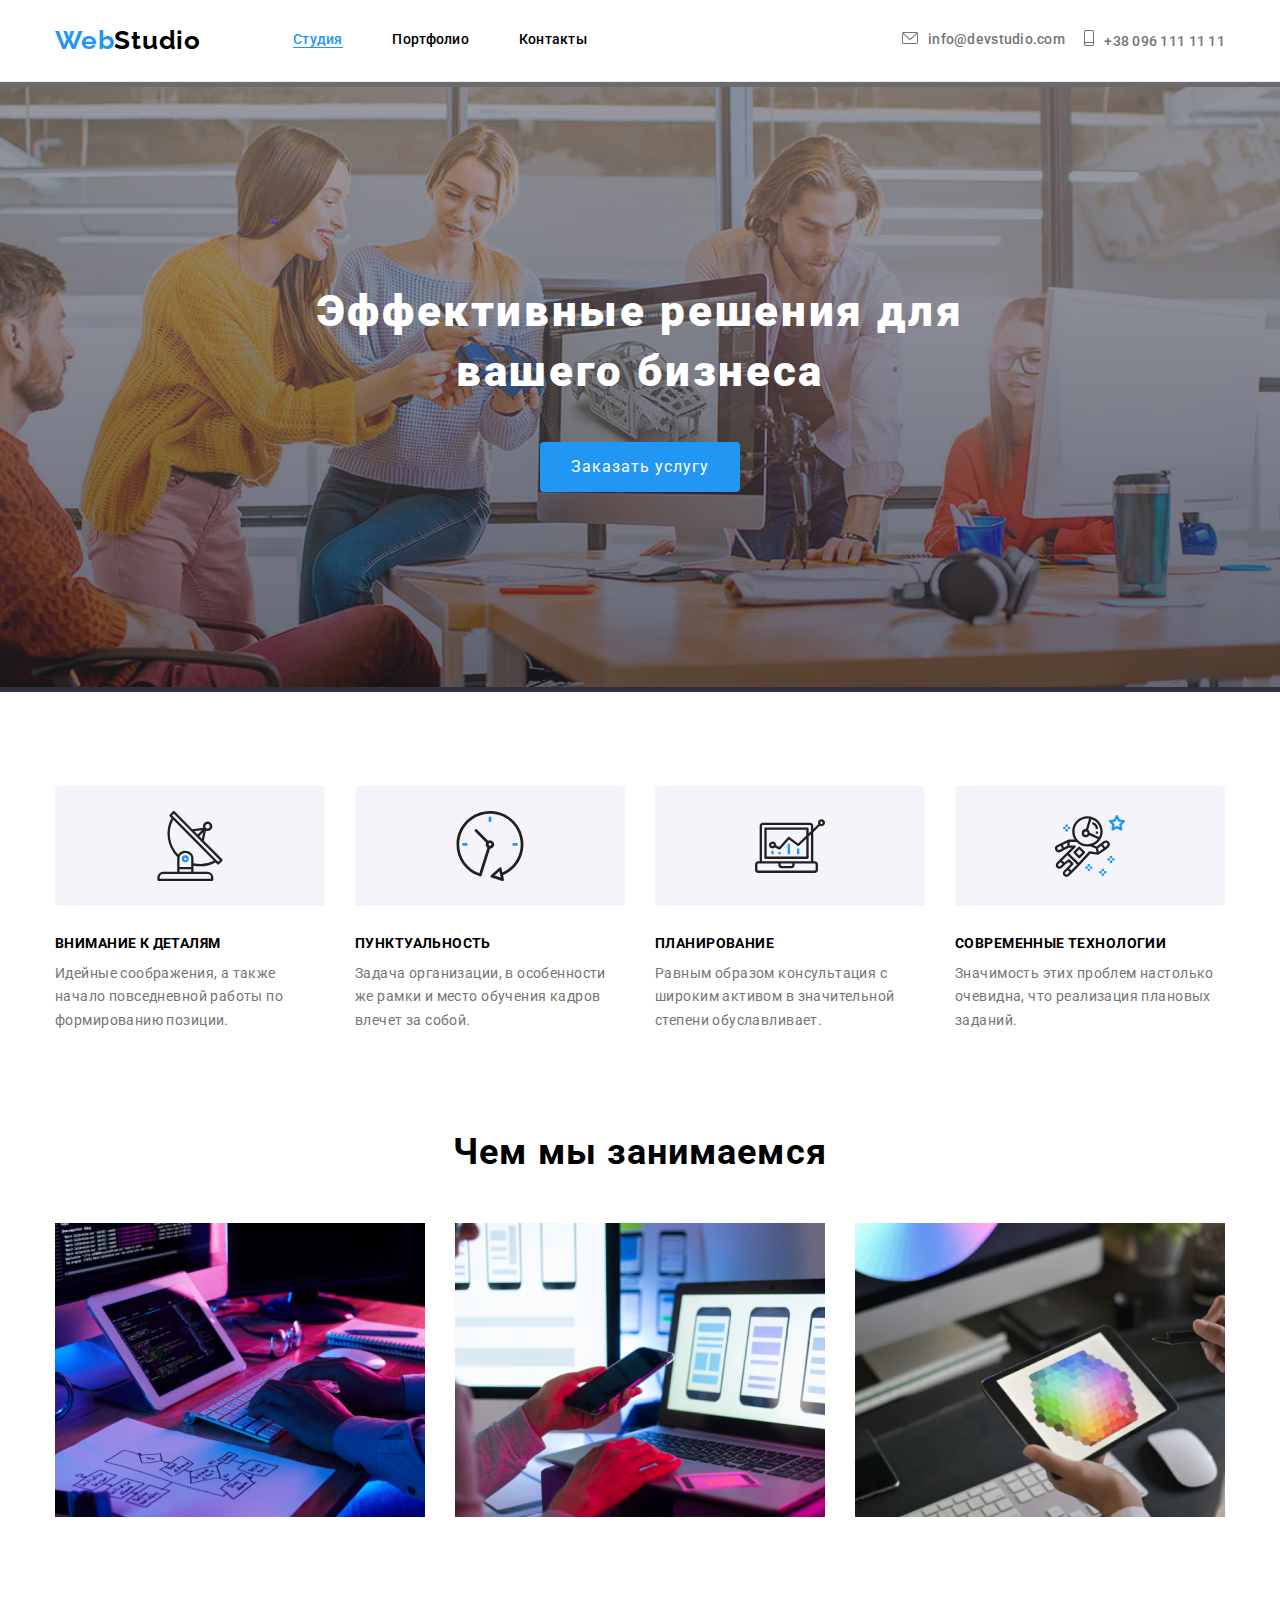
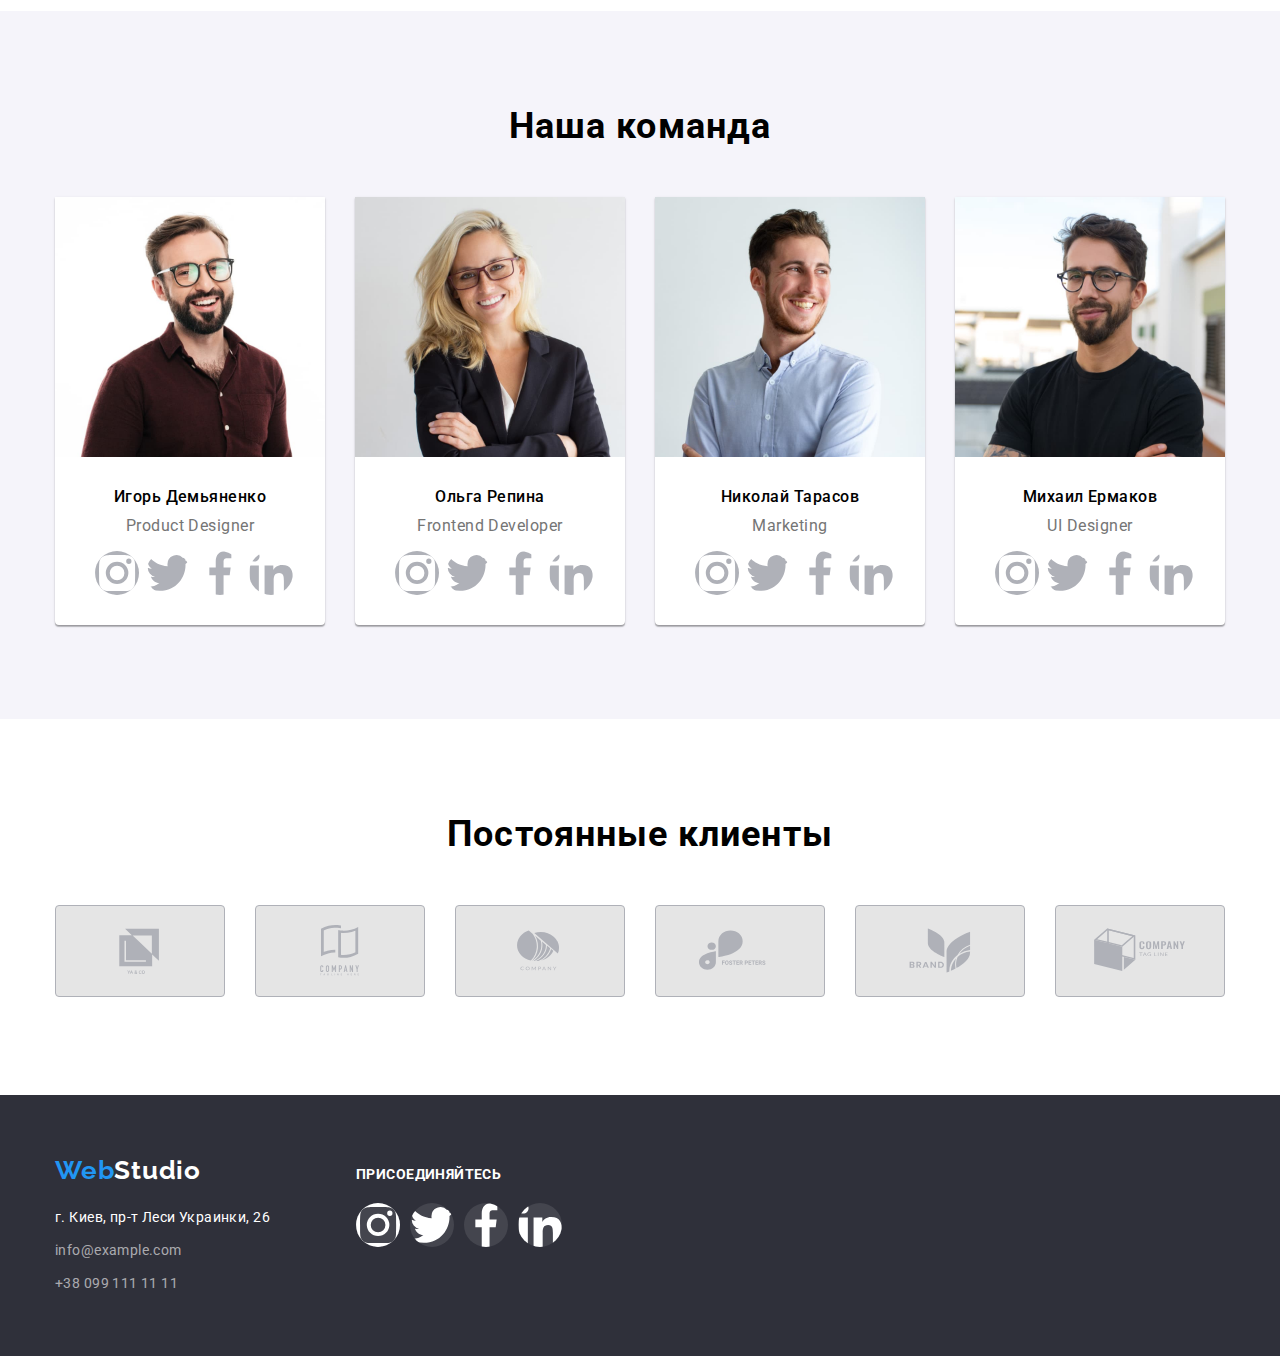
==== index.html @ edee5d66 "ДЗ4 первая сдача на проверку" ====
<!DOCTYPE html>
<html lang="ru">
<head>
    <meta charset="UTF-8">
    <meta http-equiv="X-UA-Compatible" content="IE=edge">
    <meta name="viewport" content="width=device-width, initial-scale=1.0">
    <title>Document</title>
    <link 
        href="https://fonts.googleapis.com/css2?family=Raleway:wght@700&family=Roboto:wght@400;500;700;900&display=swap"
        rel="stylesheet"/>
    <link rel="stylesheet" href="https://cdnjs.cloudflare.com/ajax/libs/modern-normalize/1.1.0/modern-normalize.min.css">
    <link rel="stylesheet" href="css/styles.css"/>
</head>
<body>
    <!--шапка-->
    <header>
        <div class="container page-header">
            <nav>
                <a class="logo" href="./index.html">Web<span class="logo-accent">Studio</span></a>
                <ul class="header-nav">
                    <li><a href="./index.html" current="page">Студия</a></li>
                    <li><a href="./portfolio.html">Портфолио</a></li>
                    <li><a href="">Контакты</a></li>
                </ul>                                
            </nav>
            <ul class="header-contact">
                <li class="mail"><a href="mailto:info@devstudio.com">info@devstudio.com</a></li>
                <li class="tel"><a href="tel:+380961111111">+38 096 111 11 11</a></li>
            </ul>
        </div>
    </header>
    <main>
        <!--герой-->
        <section class="hero">
            <div class="container">
                <h1 class="hero-item">Эффективные решения для вашего бизнеса</h1>
                <button type="button" class="button-order">Заказать услугу</button>
            </div>                                    
        </section>
        <!--деятельность-->
        <section class="quality">
            <div class="container">
                <ul class="quality-big-box">
                    <li class="quality-box antenna">                        
                        <h3 class="quality-title">Внимание к деталям</h3>
                        <p class="quality-item">Идейные соображения, а также начало повседневной работы по
                            формированию позиции.</p>
                    </li>
                    <li class="quality-box clock">
                        <h3 class="quality-title">Пунктуальность</h3>
                        <p class="quality-item">Задача организации, в особенности же рамки и место обучения кадров
                            влечет за собой.</p>
                    </li>
                    <li class="quality-box diagram">
                        <h3 class="quality-title">Планирование</h3>
                        <p class="quality-item">Равным образом консультация с широким активом в значительной степени
                            обуславливает.</p>
                    </li>
                    <li class="quality-box astronaut">
                        <h3 class="quality-title">Современные технологии</h3>
                        <p class="quality-item">Значимость этих проблем настолько очевидна, что реализация плановых
                            заданий.</p>
                    </li>
                </ul>
            </div>
        </section>
        <!--направления-->
        <section class="activity">
            <div class="container">
                <h2 class="activity-title">Чем мы занимаемся</h2>
                <ul class="activity-box">
                    <li><a href="" class="link"><img src="./images/computer.png" width="370"
                                alt="компьютеры"></a></li>
                    <li><a href="" class="link"><img src="./images/laptop.png" width="370"
                                alt="ноутбуки"></a></li>
                    <li><a href="" class="link"><img src="./images/tablet.png" width="370"
                                alt="планшеты"></a></li>
                </ul>
            </div>
        </section>
        <!--сотрудники-->
        <section class="team">
            <div class="container">
                <h2 class="team-title">Наша команда</h2>
                <ul class="team-big-box">
                    <li class="team-box"><a href="" class="link"><img src="./images/employee1.jpg" width="270" alt="Игорь Демьяненко">
                    <div class="team-content">
                        <h3 class="team-box-title">Игорь Демьяненко</h3>
                        <p class="team-box-item" lang="en">Product Designer</p>
                        <ul class="team-network">
                            <li><a href="" class="link"><svg class="team-svg"><use class="icon" href="./images/symbol-defs.svg#instagram"></use></svg></a></li>
                            <li><a href="" class="link"><svg class="team-svg"><use class="icon" href="./images/symbol-defs.svg#twitter"></use></svg></a></li>
                            <li><a href="" class="link"><svg class="team-svg"><use class="icon" href="./images/symbol-defs.svg#facebook"></use></svg></a></li>
                            <li><a href="" class="link"><svg class="team-svg"><use class="icon" href="./images/symbol-defs.svg#linkedin"></use></svg></a></li>
                        </ul>
                    </div>
                    </a>                 
                    </li>
                    <li class="team-box"><a href="" class="link"><img src="./images/employee2.jpg" width="270" alt="Ольга Репина">
                    <div class="team-content">
                        <h3 class="team-box-title">Ольга Репина</h3>
                        <p class="team-box-item" lang="en">Frontend Developer</p>
                        <ul class="team-network">
                            <li><a href="" class="link"><svg class="team-svg">
                                        <use class="icon" href="./images/symbol-defs.svg#instagram"></use>
                                    </svg></a></li>
                            <li><a href="" class="link"><svg class="team-svg">
                                        <use class="icon" href="./images/symbol-defs.svg#twitter"></use>
                                    </svg></a></li>
                            <li><a href="" class="link"><svg class="team-svg">
                                        <use class="icon" href="./images/symbol-defs.svg#facebook"></use>
                                    </svg></a></li>
                            <li><a href="" class="link"><svg class="team-svg">
                                        <use class="icon" href="./images/symbol-defs.svg#linkedin"></use>
                                    </svg></a></li>
                        </ul>
                    </div></a>                        
                    </li>
                    <li class="team-box"><a href="" class="link"><img src="./images/employee3.jpg" width="270" alt="Николай Тарасов">
                    <div class="team-content">
                        <h3 class="team-box-title">Николай Тарасов</h3>
                        <p class="team-box-item" lang="en">Marketing</p>
                        <ul class="team-network">
                            <li><a href="" class="link"><svg class="team-svg">
                                        <use class="icon" href="./images/symbol-defs.svg#instagram"></use>
                                    </svg></a></li>
                            <li><a href="" class="link"><svg class="team-svg">
                                        <use class="icon" href="./images/symbol-defs.svg#twitter"></use>
                                    </svg></a></li>
                            <li><a href="" class="link"><svg class="team-svg">
                                        <use class="icon" href="./images/symbol-defs.svg#facebook"></use>
                                    </svg></a></li>
                            <li><a href="" class="link"><svg class="team-svg">
                                        <use class="icon" href="./images/symbol-defs.svg#linkedin"></use>
                                    </svg></a></li>
                        </ul>
                    </div></a>                        
                    </li>
                    <li class="team-box"><a href="" class="link"><img src="./images/employee4.jpg" width="270" alt="Михаил Ермаков">
                    <div class="team-content">
                        <h3 class="team-box-title">Михаил Ермаков</h3>
                        <p class="team-box-item" lang="en">UI Designer</p>
                        <ul class="team-network">
                            <li><a href="" class="link"><svg class="team-svg">
                                        <use class="icon" href="./images/symbol-defs.svg#instagram"></use>
                                    </svg></a></li>
                            <li><a href="" class="link"><svg class="team-svg">
                                        <use class="icon" href="./images/symbol-defs.svg#twitter"></use>
                                    </svg></a></li>
                            <li><a href="" class="link"><svg class="team-svg">
                                        <use class="icon" href="./images/symbol-defs.svg#facebook"></use>
                                    </svg></a></li>
                            <li><a href="" class="link"><svg class="team-svg">
                                        <use class="icon" href="./images/symbol-defs.svg#linkedin"></use>
                                    </svg></a></li>
                        </ul>
                    </div></a>                        
                    </li>
                </ul>
            </div>
        </section>
        <section class="clients">
            <div class="container">
                <h2 class="clients-title">Постоянные клиенты</h2>
                <ul class="clients-big-box">
                    <li><a href="" class="link"><svg class="clients-svg"><use class="clients-icon" href="./images/symbol-defs.svg#company1"></use></svg></a></li>
                    <li><a href="" class="link"><svg class="clients-svg"><use class="clients-icon" href="./images/symbol-defs.svg#company2"></use></svg></a></li>
                    <li><a href="" class="link"><svg class="clients-svg"><use class="clients-icon" href="./images/symbol-defs.svg#company3"></use></svg></a></li>
                    <li><a href="" class="link"><svg class="clients-svg"><use class="clients-icon" href="./images/symbol-defs.svg#company4"></use></svg></a></li>
                    <li><a href="" class="link"><svg class="clients-svg"><use class="clients-icon" href="./images/symbol-defs.svg#company5"></use></svg></a></li>
                    <li><a href="" class="link"><svg class="clients-svg"><use class="clients-icon" href="./images/symbol-defs.svg#company6"></use></svg></a></li>
                </ul>
            </div>
        </section>
    </main>
    <footer class="footer">
        <div class="container">
            <div class="footer-box">
                <div class="footer-address">
                    <a class="logo" href="./index.html">Web<span class="logo-accent-footer">Studio</span></a>
                    <address>
                        <ul class="address">
                            <li><a href="https://goo.gl/maps/jAV8vngoX1ZqWARp7" class="addr">г.
                                    Киев, пр-т Леси Украинки, 26</a></li>
                            <li><a href="mailto:info@example.com" class="phone-mail">info@example.com</a></li>
                            <li><a href="tel:+380991111111" class="phone-mail">+38 099 111 11 11</a>
                            </li>
                        </ul>
                    </address>
                </div>                
                <div class="footer-network">
                    <h3 class="network-title">присоединяйтесь</h3>
                    <ul class="team-network">
                        <li><a href="" class="link"><svg class="footer-svg"><use class="icon" href="./images/symbol-defs.svg#instagram"></use></svg></a></li>
                        <li><a href="" class="link"><svg class="footer-svg"><use class="icon" href="./images/symbol-defs.svg#twitter"></use></svg></a></li>
                        <li><a href="" class="link"><svg class="footer-svg"><use class="icon" href="./images/symbol-defs.svg#facebook"></use></svg></a></li>
                        <li><a href="" class="link"><svg class="footer-svg"><use class="icon" href="./images/symbol-defs.svg#linkedin"></use></svg></a></li>
                    </ul>
                </div>
            </div>            
        </div>
    </footer>
</body>
</html>
---- css/styles.css ----
/*цвет основного текста #212121*/
/*цвет вторичного текста #757575*/
/*цвет текста акцент #2196F3*/
/*цвет текста активн #FFFFFF/
/*основной цвет фона #E5E5E5*/

:root {
    --primary-text-color: #21212;
    --main-text-color: #757575;
    --accent-text-color: #2196F3;
    --active-text-color: #FFFFFF;
}

body {
    background-color: #FFFFFF;
    color: var(--primary-text-color);

    font-family: Roboto, sans-serif;
    font-style: normal;
    font-weight: 700;
}

section {
    padding-top: 94px;
    padding-bottom: 94px;
}

.container {
    width: 1200px;
    padding-left: 15px;
    padding-right: 15px;
    margin-left: auto;
    margin-right: auto;
}

h1, h2, h3, ul, p {
    margin: 0;
    padding: 0;
}

ul {
    list-style: none;
    cursor: pointer;    
}

a {
    text-decoration: none;
    color: var(--primary-text-color);
}

img {
    display: block;
    width: 100%;
    height: auto;        
}

.link {
    margin: 0;
    padding: 0;
}

.link:active {
    color: var(--accent-text-color);
}

/*шапка*/
/*логотип*/
.logo {
    color: var(--accent-text-color);

    font-family: Raleway, sans-serif;
    font-size: 26px;
    line-height: 1.19;
    letter-spacing: 0.03em;
}

.logo-accent {
    color: #000;
}

.logo-accent:hover,
.logo-accent:focus {
    color: var(--accent-text-color);
}

/*навигация + контакты*/
header {
    border-bottom: 1px solid #ECECEC; 
    padding-top: 25px;
    padding-bottom: 25px;
}

.page-header {    
    display: flex;
    flex-direction: row;
    justify-content: space-between;
    align-items: center;
}
nav {
    width: 532px;
    display: flex;
    flex-direction: row;
    justify-content: space-between;
    align-items: center;
}

.header-nav, .header-contact {
    font-family: Roboto, sans-serif;
    font-weight: 500;
    font-size: 14px;
    line-height: 1.14;
    letter-spacing: 0.02em;
}

.header-nav {
    display: flex;
    flex-direction: row;
    width: 294px;
    justify-content: space-between;
    padding: 0;  
}

.header-contact {
    color: var(--main-text-color);

    width: 323px;
    margin: 0;
    padding: 0;
    display: flex;
    flex-direction: row;    
    justify-content: space-between;
    align-items: center;
}

.mail::before {
    display: inline-flex;
    content: "";
    width: 16px;
    height: 12px;    
    margin-right: 10px;    
    background-image: url("../images/envelope.svg");
    background-size: contain;
    background-position: center;
    background-repeat: no-repeat;
}

.tel::before {
    display: inline-flex;
    content: "";
    width: 10px;
    height: 16px;
    margin-right: 10px;
    background-image: url("../images/smartphone.svg");    
    background-size: contain;    
    background-position: center;
    background-repeat: no-repeat;
}

.header-nav a:hover
.header-nav a:focus {
    color: var(--accent-text-color);    
}

.header-contact a:hover,
.header-contact a:focus {
    color: var(--accent-text-color);
}


.tel:hover, 
.mail:focus {
    fill: var(--accent-text-color);
}

[current] {
    color: var(--accent-text-color);
    border-bottom: 1px solid var(--accent-text-color);
}


/*герой*/
.hero {    
    color: #FFFFFF;
    background-color: #2F303A;
    background-image: linear-gradient(to top, rgba(47, 48, 58, 0.4), rgba(196, 196, 196, 0.4)), url('../images/hero.jpg');
    background-repeat: no-repeat;
    background-position: center;
    background-size: 1600px;
    text-align: center;
    padding-top: 200px;
    padding-bottom: 200px;    
}

.hero-item {
    display: inline-block;
    width: 696px;    
    margin-bottom: 40px;    
    
    color: #FFFFFF;

    font-family: Roboto, sans-serif;
    font-weight: 900;
    font-size: 44px;
    line-height: 1.36;
    letter-spacing: 0.06em;
}

.button-order {
    color: var(--active-text-color);
    background: var(--accent-text-color);       
    
    font-family: Roboto, sans-serif;
    font-size: 16px;
    line-height: 1.88;    
    letter-spacing: 0.06em;

    display: block;
    min-width: 200px;
    height: 50px;
    margin: 0 auto;    
    
    cursor: pointer;

    border: transparent;
    border-radius: 4px;
}

.button-order:hover, 
.button-order:focus {
    color: var(--accent-text-color);
    background-color: var(--active-text-color);
}

.button-order:active {
    color: var(--accent-text-color);
}

/*направления*/

.quality {
    padding-bottom: 0;    
}

.quality-big-box {
    display: flex;
    flex-direction: row;
    justify-content: space-between;
    padding: 0;
    margin-left: auto;
    margin-right: auto;
}

.quality-box {
    width: 270px;
    height: 251px;
}

.quality-box::before {
    display: block;
    content: "";
    height: 120px;
    margin-bottom: 30px;
    background: #F5F4FA;
    border-radius: 4px;    
    background-size: 70px;
    background-position: center;
    background-repeat: no-repeat;
}

.antenna::before {         
    background-image: url(../images/antenna.svg);        
}

.clock::before {
    background-image: url(../images/clock.svg);
}

.diagram::before {
    background-image: url(../images/diagram.svg);
}

.astronaut::before {
    background-image: url(../images/astronaut.svg);
}

.quality-title {
    color: var(--primary-text-color);

    font-family: Roboto, sans-serif;
    font-size: 14px;
    line-height: 1.14;
    letter-spacing: 0.03em;
    text-transform: uppercase;
    margin-bottom: 10px;
}

.quality-item {
    color: var(--main-text-color);

    font-family: Roboto, sans-serif;
    font-weight: 400;
    font-size: 14px;
    line-height: 1.71;
    letter-spacing: 0.03em;    
}

/*чем занимаемся*/

.activity-title {
    color: var(--primary-text-color);

    font-family: Roboto, sans-serif;
    font-size: 36px;
    line-height: 1.17;
    text-align: center;
    letter-spacing: 0.03em;
    margin-top: 0;
    margin-bottom: 50px;
}

.activity-box {
    display: flex;
    flex-direction: row;
    justify-content: space-between;
    margin-top: 50px;
    margin: 0;
    padding: 0;
}

/*сотрудники*/

.team {    
    background-color: #F5F4FA;
}

.team-title {
    font-family: Roboto, sans-serif;
    font-size: 36px;
    line-height: 1.17;
    text-align: center;
    letter-spacing: 0.03em;
    margin-top: 0;
    margin-bottom: 50px;
    padding: 0;
}

.team-big-box {    
    display: flex;
    flex-direction: row;
    justify-content: space-between;
    width: 1170px;    
    margin: 0;
    padding: 0;
}

.team-box {
    background-color: #FFFFFF;

    width: 270px;
        
    border-bottom-left-radius: 4px;
    border-bottom-right-radius: 4px;
    box-shadow: 0px 1px 3px rgba(0, 0, 0, 0.12), 
                0px 1px 1px rgba(0, 0, 0, 0.14), 
                0px 2px 1px rgba(0, 0, 0, 0.2);
}

.team-content {
    padding: 30px 0;
}

.team-box-title {
    color: var(--primary-text-color);

    font-family: Roboto, sans-serif;
    font-weight: 500;
    font-size: 16px;
    line-height: 1.19;
    text-align: center;
    letter-spacing: 0.03em;
    margin-top: 0; 
    margin-bottom: 10px;  
}

.team-box-item {
    color: var(--main-text-color);

    font-family: Roboto, sans-serif;
    font-weight: 400;
    font-size: 16px;
    line-height: 1.19;
    text-align: center;
    letter-spacing: 0.03em;
    margin-bottom: 16px;
}

.team-network {
    display: flex;
    flex-direction: row;
    justify-content: space-between;
    margin-left: 32px;
    margin-right: 32px;
}

.team-svg {
    display: block;
    width: 44px;
    height: 44px;    
    border-radius: 50%;
    background-color: var(--active-text-color);
    fill: rgba(175, 177, 184, 1);
        position: 50%, 50%;
}

.team-svg:hover,
.team-svg:active {
    fill: var(--accent-text-color);
}

.team.icon {
    width: 20px;
    height: 20px;
    /* fill: #2196F3;
    position: 50%, 50%; */
}

.clients-title {
    color: var(--primary-text-color);
    
    font-family: Roboto, sans-serif;
    font-size: 36px;
    line-height: 1.17;
    letter-spacing: 0.03em;    
    text-align: center;
    margin-bottom: 50px;
}
.clients-big-box {
    display: flex;
    flex-direction: row;
    justify-content: space-between;
    width: 1170px;
    margin: 0;
    padding: 0;
}

.clients-svg {
    width: 170px;
    height: 92px;
    padding: 16px 32px;
    background-color: #E5E5E5;
    border: 1px solid #AFB1B8;
    border-radius: 4px;
    fill: rgba(175, 177, 184, 1);
    style: rgba(175, 177, 184, 1);
}

.clients-svg:hover, 
.clients-svg:focus {
    fill: var(--accent-text-color);    
}

/*подвал*/
.footer {
    background-color: #2F303A;
    
    padding-top: 60px;
    padding-bottom: 60px;
}

.footer-box {
    display: flex;
    flex-direction: row;
}

.footer-address {
    margin-right: 70px;
}

.footer .logo {
    display: inline-flex;
    margin-bottom: 20px;    
}

.logo-accent-footer {
    color: #FFFFFF;
}

.logo-accent-footer:hover,
.logo-accent-footer:focus {
    color: var(--accent-text-color);
}

.address {
    font-style: normal;
    
    display: inline-block;
    width: 231px;    
    margin: 0;
    padding: 0;
}

.address > li {
    margin-bottom: 9px;
}

.address > li:last-child {
    margin-bottom: 0;
}

.addr, .phone-mail {
    color: #FFFFFF;

    font-family: Roboto, sans-serif;
    font-weight: 400;
    font-size: 14px;
    line-height: 1.71;
    letter-spacing: 0.03em;
}

.phone-mail {
    color: rgba(255, 255, 255, 0.6);
}

.footer a:hover,
.footer a:focus {
    color: var(--accent-text-color);
}

.network-title {
    color: #FFFFFF;

    font-family: 'Roboto' sans-serif;    
    font-size: 14px;
    line-height: 1.14;
    letter-spacing: 0.03em;
    text-transform: uppercase;

    margin-top: 12px;
    margin-bottom: 20px;
}

.team-network {
    display: flex;
    width: 206px;
    justify-content: space-between;
    margin-left: auto;
    margin-right: auto;
}

.footer-svg {
    display: block;
    width: 44px;
    height: 44px;
    border-radius: 50%;
    background-color: rgba(255, 255, 255, 0.1);
    fill: #FFFFFF;
    position: 50%, 50%;
}

.footer-svg:hover,
.footer-svg:focus {
    background-color: var(--accent-text-color);
}

/*портфолио*/

.portfolio-item {
    color: var(--primary-text-color);
    font-size: 0;
    margin: 0;
    padding: o;
}

.filter {
    max-width: 611px;    
    display: flex;
    flex-direction: row;
    justify-content: space-between;
    margin-left: auto;
    margin-right: auto;
    margin-top: 0;
    margin-bottom: 50px;
    padding: 0;
}

.button-port {
    color: #212121;
    background: #F5F4FA;

    font-family: Roboto, sans-serif;
    font-size: 16px;
    font-weight: 500;
    line-height: 1.62;
    letter-spacing: 0.03em;
    
    display: block;
    cursor: pointer;    
    padding: 6px 22px;

    border: transparent;
    border-radius: 4px;
}

.button-port:hover,
.button-port:focus {
    color: var(--active-text-color);
    background-color: var(--accent-text-color);
    box-shadow: 0px 3px 1px rgba(0, 0, 0, 0.1), 
                0px 1px 2px rgba(0, 0, 0, 0.08), 
                0px 2px 2px rgba(0, 0, 0, 0.12);
}

.button-port:active {
    color: var(--accent-text-color);
}

.filter-button > filter {
margin: 0;
padding: 0;
}

.work {
    display: flex;
    flex-direction: row;
    flex-wrap: wrap;    
    margin-bottom: 0;
    padding: 0;
}

.work-box {
    width: 370px;
    margin-left: 0;
    margin-right: 30px;
    margin-top: 0;
    margin-bottom: 30px;
    padding: 0;
    background-color: #FFFFFF;
    border-bottom: 1px solid #EEEEEE;
}

.work-box > a {
    margin: 0;
    padding: 0;
    border: 1px solid #EEEEEE;
}

.work-box:hover, 
.work-box:focus {
    box-shadow: 0px 1px 1px rgba(0, 0, 0, 0.12), 
                0px 4px 4px rgba(0, 0, 0, 0.06), 
                1px 4px 6px rgba(0, 0, 0, 0.16);

}

.work-box:nth-child(3n) {
    margin-right: 0;
}

.work-box:nth-last-child(-n+3) {
    margin-bottom: 0;
}

.work-text {
    padding: 20px 24px;
}

.work-box h3 {
    color: var(--primary-text-color);

    font-family: Roboto, sans-serif;
    font-size: 18px;
    line-height: 2;
    letter-spacing: 0.06em;
    padding: 0;
    margin: 0 0 4px 0;
}

.work p {
    color: var(--main-text-color);

    font-family: Roboto, sans-serif;
    font-weight: 400;
    font-size: 16px;
    line-height: 1.88;
    letter-spacing: 0.03em;
    margin: 0;
    padding: 0;
}
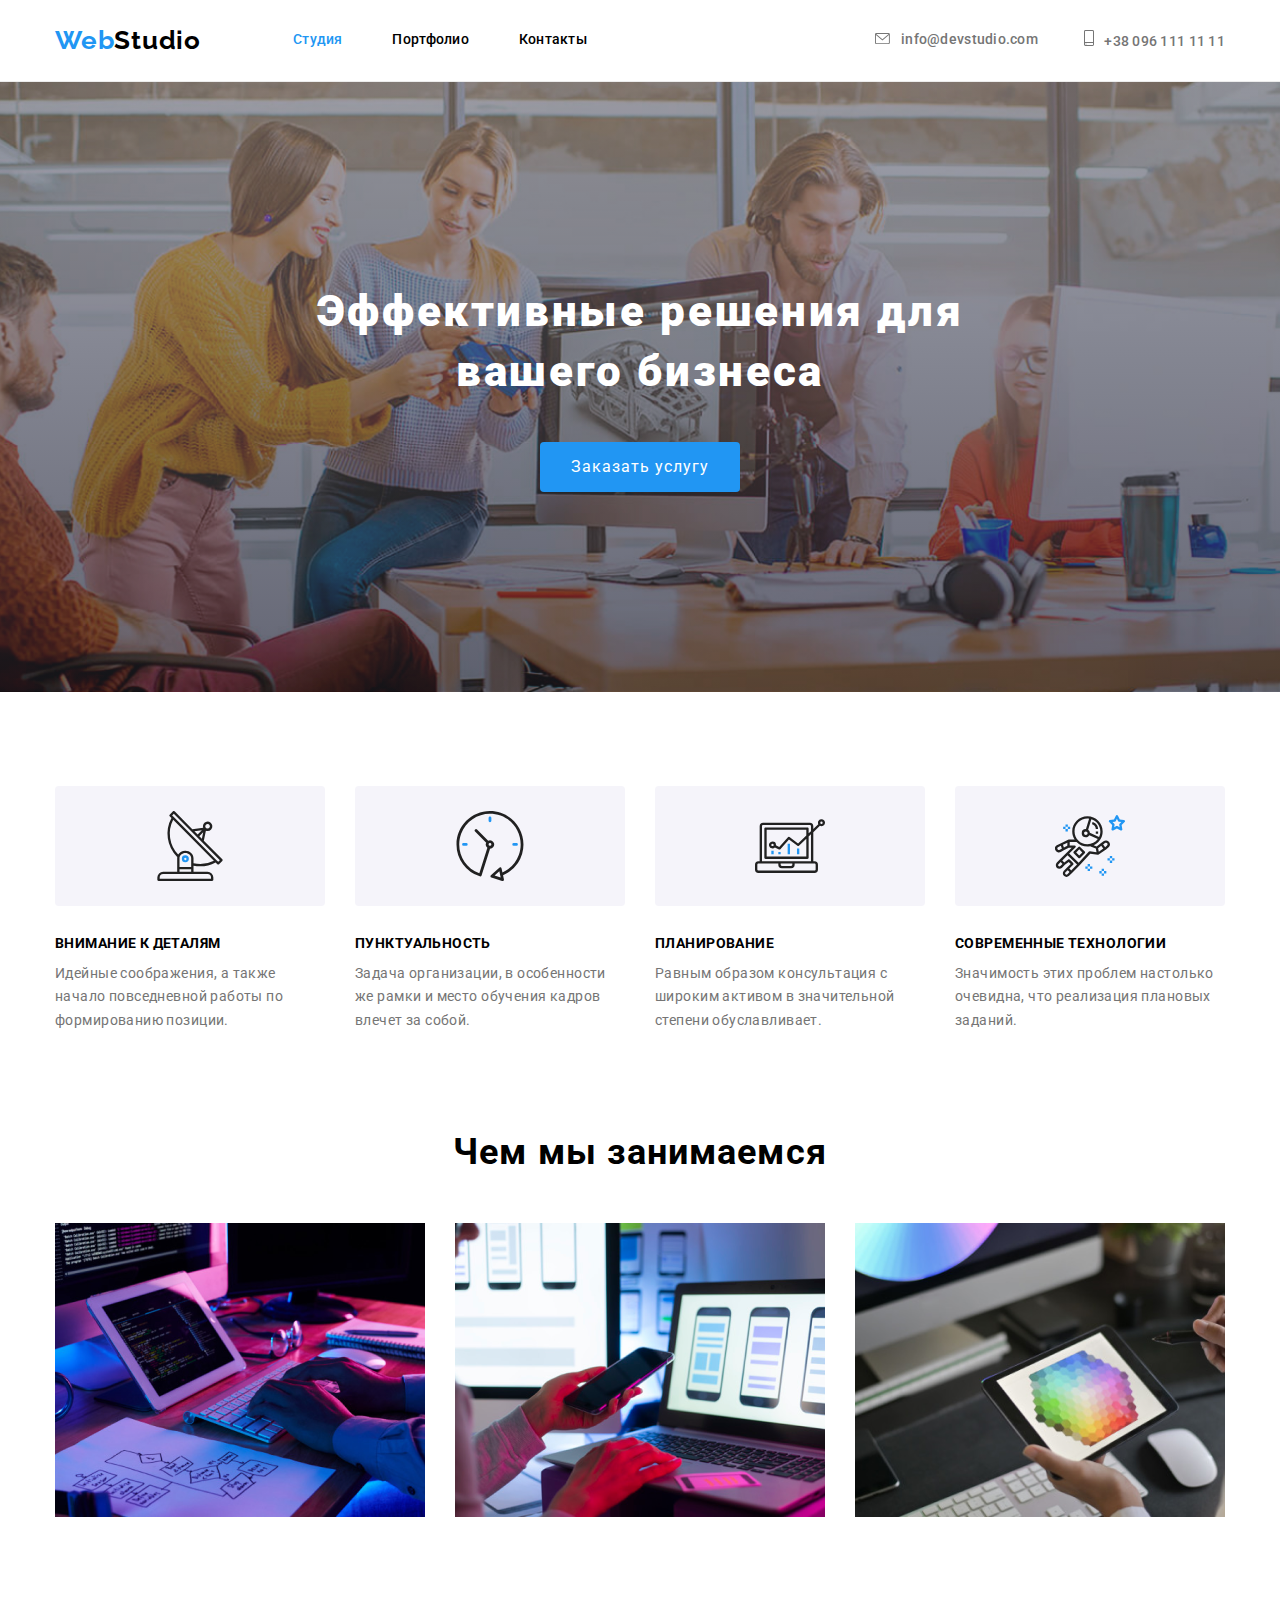
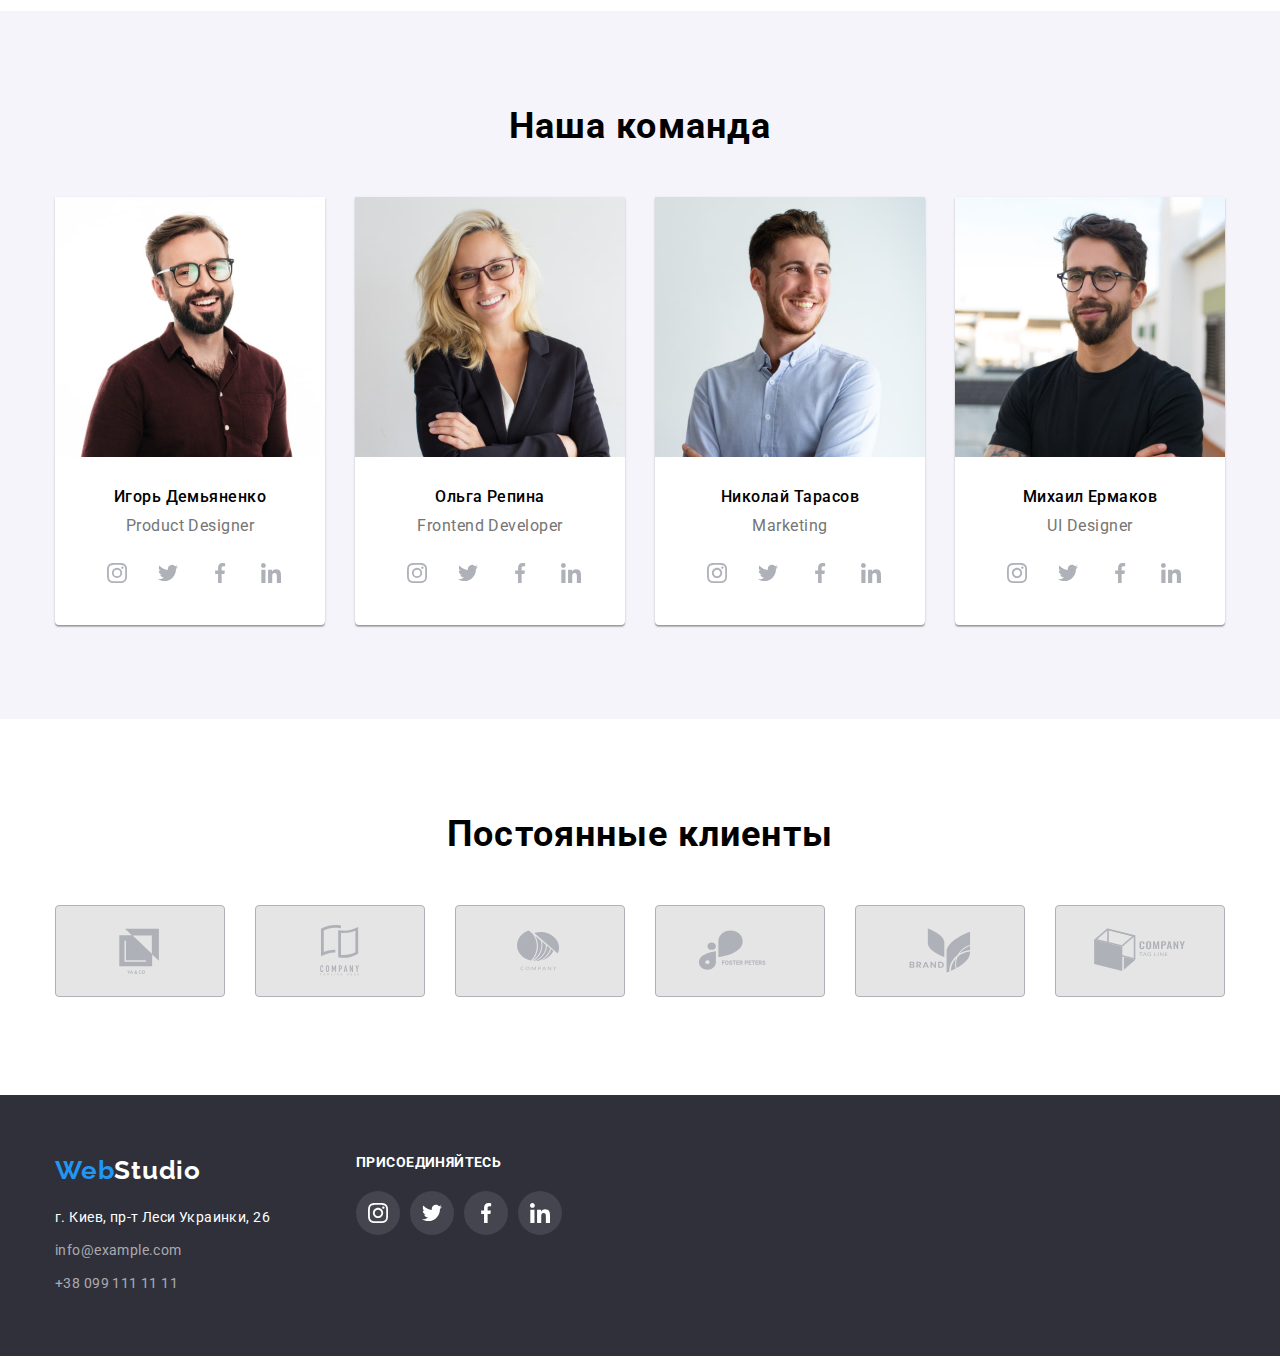
==== commit 6f4c3854: "отцентрированы свг" ====
--- a/index.html
+++ b/index.html
@@ -18,14 +18,18 @@
             <nav>
                 <a class="logo" href="./index.html">Web<span class="logo-accent">Studio</span></a>
                 <ul class="header-nav">
-                    <li><a href="./index.html" current="page">Студия</a></li>
-                    <li><a href="./portfolio.html">Портфолио</a></li>
-                    <li><a href="">Контакты</a></li>
-                </ul>                                
+                    <li><a class="nav-border" href="./index.html" current="page">Студия</a></li>
+                    <li><a class="nav-border" href="./portfolio.html">Портфолио</a></li>
+                    <li><a class="nav-border" href="">Контакты</a></li>
+                </ul>
             </nav>
             <ul class="header-contact">
-                <li class="mail"><a href="mailto:info@devstudio.com">info@devstudio.com</a></li>
-                <li class="tel"><a href="tel:+380961111111">+38 096 111 11 11</a></li>
+                <li><a href="mailto:info@devstudio.com"><svg class="icon-header mail">
+                            <use href="./symbol-defs.svg#envelope"></use>
+                        </svg>info@devstudio.com</a></li>
+                <li><a href="tel:+380961111111"><svg class="icon-header tel">
+                            <use href="./symbol-defs.svg#smartphone"></use>
+                        </svg>+38 096 111 11 11</a></li>
             </ul>
         </div>
     </header>
@@ -83,75 +87,63 @@
             <div class="container">
                 <h2 class="team-title">Наша команда</h2>
                 <ul class="team-big-box">
-                    <li class="team-box"><a href="" class="link"><img src="./images/employee1.jpg" width="270" alt="Игорь Демьяненко">
+                    <li class="team-box"><a href=""><img src="./images/employee1.jpg" width="270" alt="Игорь Демьяненко">
                     <div class="team-content">
                         <h3 class="team-box-title">Игорь Демьяненко</h3>
                         <p class="team-box-item" lang="en">Product Designer</p>
                         <ul class="team-network">
-                            <li><a href="" class="link"><svg class="team-svg"><use class="icon" href="./images/symbol-defs.svg#instagram"></use></svg></a></li>
-                            <li><a href="" class="link"><svg class="team-svg"><use class="icon" href="./images/symbol-defs.svg#twitter"></use></svg></a></li>
-                            <li><a href="" class="link"><svg class="team-svg"><use class="icon" href="./images/symbol-defs.svg#facebook"></use></svg></a></li>
-                            <li><a href="" class="link"><svg class="team-svg"><use class="icon" href="./images/symbol-defs.svg#linkedin"></use></svg></a></li>
+                            <li><a href="" class="team-svg"><svg class="icon"><use href="./symbol-defs.svg#instagram"></use></svg></a></li>
+                            <li><a href="" class="team-svg"><svg class="icon"><use href="./symbol-defs.svg#twitter"></use></svg></a></li>
+                            <li><a href="" class="team-svg"><svg class="icon"><use href="./symbol-defs.svg#facebook"></use></svg></a></li>
+                            <li><a href="" class="team-svg"><svg class="icon"><use href="./symbol-defs.svg#linkedin"></use></svg></a></li>
                         </ul>
                     </div>
                     </a>                 
                     </li>
-                    <li class="team-box"><a href="" class="link"><img src="./images/employee2.jpg" width="270" alt="Ольга Репина">
+                    <li class="team-box"><a href=""><img src="./images/employee2.jpg" width="270" alt="Ольга Репина">
                     <div class="team-content">
                         <h3 class="team-box-title">Ольга Репина</h3>
                         <p class="team-box-item" lang="en">Frontend Developer</p>
                         <ul class="team-network">
-                            <li><a href="" class="link"><svg class="team-svg">
-                                        <use class="icon" href="./images/symbol-defs.svg#instagram"></use>
+                            <li><a href="" class="team-svg"><svg class="icon"><use href="./symbol-defs.svg#instagram"></use>
                                     </svg></a></li>
-                            <li><a href="" class="link"><svg class="team-svg">
-                                        <use class="icon" href="./images/symbol-defs.svg#twitter"></use>
+                            <li><a href="" class="team-svg"><svg class="icon"><use href="./symbol-defs.svg#twitter"></use>
                                     </svg></a></li>
-                            <li><a href="" class="link"><svg class="team-svg">
-                                        <use class="icon" href="./images/symbol-defs.svg#facebook"></use>
+                            <li><a href="" class="team-svg"><svg class="icon"><use href="./symbol-defs.svg#facebook"></use>
                                     </svg></a></li>
-                            <li><a href="" class="link"><svg class="team-svg">
-                                        <use class="icon" href="./images/symbol-defs.svg#linkedin"></use>
+                            <li><a href="" class="team-svg"><svg class="icon"><use href="./symbol-defs.svg#linkedin"></use>
                                     </svg></a></li>
                         </ul>
                     </div></a>                        
                     </li>
-                    <li class="team-box"><a href="" class="link"><img src="./images/employee3.jpg" width="270" alt="Николай Тарасов">
+                    <li class="team-box"><a href=""><img src="./images/employee3.jpg" width="270" alt="Николай Тарасов">
                     <div class="team-content">
                         <h3 class="team-box-title">Николай Тарасов</h3>
                         <p class="team-box-item" lang="en">Marketing</p>
                         <ul class="team-network">
-                            <li><a href="" class="link"><svg class="team-svg">
-                                        <use class="icon" href="./images/symbol-defs.svg#instagram"></use>
+                            <li><a href="" class="team-svg"><svg class="icon"><use href="./images/symbol-defs.svg#instagram"></use>
                                     </svg></a></li>
-                            <li><a href="" class="link"><svg class="team-svg">
-                                        <use class="icon" href="./images/symbol-defs.svg#twitter"></use>
+                            <li><a href="" class="team-svg"><svg class="icon"><use href="./images/symbol-defs.svg#twitter"></use>
                                     </svg></a></li>
-                            <li><a href="" class="link"><svg class="team-svg">
-                                        <use class="icon" href="./images/symbol-defs.svg#facebook"></use>
+                            <li><a href="" class="team-svg"><svg class="icon"><use href="./images/symbol-defs.svg#facebook"></use>
                                     </svg></a></li>
-                            <li><a href="" class="link"><svg class="team-svg">
-                                        <use class="icon" href="./images/symbol-defs.svg#linkedin"></use>
+                            <li><a href="" class="team-svg"><svg class="icon"><use href="./images/symbol-defs.svg#linkedin"></use>
                                     </svg></a></li>
                         </ul>
                     </div></a>                        
                     </li>
-                    <li class="team-box"><a href="" class="link"><img src="./images/employee4.jpg" width="270" alt="Михаил Ермаков">
+                    <li class="team-box"><a href=""><img src="./images/employee4.jpg" width="270" alt="Михаил Ермаков">
                     <div class="team-content">
                         <h3 class="team-box-title">Михаил Ермаков</h3>
                         <p class="team-box-item" lang="en">UI Designer</p>
                         <ul class="team-network">
-                            <li><a href="" class="link"><svg class="team-svg">
-                                        <use class="icon" href="./images/symbol-defs.svg#instagram"></use>
+                            <li><a href="" class="team-svg"><svg class="icon"><use href="./images/symbol-defs.svg#instagram"></use>
                                     </svg></a></li>
-                            <li><a href="" class="link"><svg class="team-svg">
-                                        <use class="icon" href="./images/symbol-defs.svg#twitter"></use>
+                            <li><a href="" class="team-svg"><svg class="icon"><use href="./images/symbol-defs.svg#twitter"></use>
                                     </svg></a></li>
-                            <li><a href="" class="link"><svg class="team-svg">
-                                        <use class="icon" href="./images/symbol-defs.svg#facebook"></use>
+                            <li><a href="" class="team-svg"><svg class="icon"><use href="./images/symbol-defs.svg#facebook"></use>
                                     </svg></a></li>
-                            <li><a href="" class="link"><svg class="team-svg">
-                                        <use class="icon" href="./images/symbol-defs.svg#linkedin"></use>
+                            <li><a href="" class="team-svg"><svg class="icon"><use href="./images/symbol-defs.svg#linkedin"></use>
                                     </svg></a></li>
                         </ul>
                     </div></a>                        
@@ -163,12 +155,12 @@
             <div class="container">
                 <h2 class="clients-title">Постоянные клиенты</h2>
                 <ul class="clients-big-box">
-                    <li><a href="" class="link"><svg class="clients-svg"><use class="clients-icon" href="./images/symbol-defs.svg#company1"></use></svg></a></li>
-                    <li><a href="" class="link"><svg class="clients-svg"><use class="clients-icon" href="./images/symbol-defs.svg#company2"></use></svg></a></li>
-                    <li><a href="" class="link"><svg class="clients-svg"><use class="clients-icon" href="./images/symbol-defs.svg#company3"></use></svg></a></li>
-                    <li><a href="" class="link"><svg class="clients-svg"><use class="clients-icon" href="./images/symbol-defs.svg#company4"></use></svg></a></li>
-                    <li><a href="" class="link"><svg class="clients-svg"><use class="clients-icon" href="./images/symbol-defs.svg#company5"></use></svg></a></li>
-                    <li><a href="" class="link"><svg class="clients-svg"><use class="clients-icon" href="./images/symbol-defs.svg#company6"></use></svg></a></li>
+                    <li><a href=""><svg class="clients-svg"><use class="clients-icon" href="./images/symbol-defs.svg#company1"></use></svg></a></li>
+                    <li><a href=""><svg class="clients-svg"><use class="clients-icon" href="./images/symbol-defs.svg#company2"></use></svg></a></li>
+                    <li><a href=""><svg class="clients-svg"><use class="clients-icon" href="./images/symbol-defs.svg#company3"></use></svg></a></li>
+                    <li><a href=""><svg class="clients-svg"><use class="clients-icon" href="./images/symbol-defs.svg#company4"></use></svg></a></li>
+                    <li><a href=""><svg class="clients-svg"><use class="clients-icon" href="./images/symbol-defs.svg#company5"></use></svg></a></li>
+                    <li><a href=""><svg class="clients-svg"><use class="clients-icon" href="./images/symbol-defs.svg#company6"></use></svg></a></li>
                 </ul>
             </div>
         </section>
@@ -191,10 +183,10 @@
                 <div class="footer-network">
                     <h3 class="network-title">присоединяйтесь</h3>
                     <ul class="team-network">
-                        <li><a href="" class="link"><svg class="footer-svg"><use class="icon" href="./images/symbol-defs.svg#instagram"></use></svg></a></li>
-                        <li><a href="" class="link"><svg class="footer-svg"><use class="icon" href="./images/symbol-defs.svg#twitter"></use></svg></a></li>
-                        <li><a href="" class="link"><svg class="footer-svg"><use class="icon" href="./images/symbol-defs.svg#facebook"></use></svg></a></li>
-                        <li><a href="" class="link"><svg class="footer-svg"><use class="icon" href="./images/symbol-defs.svg#linkedin"></use></svg></a></li>
+                        <li><a href="" class="footer-svg"><svg class="icon"><use href="./images/symbol-defs.svg#instagram"></use></svg></a></li>
+                        <li><a href="" class="footer-svg"><svg class="icon"><use href="./images/symbol-defs.svg#twitter"></use></svg></a></li>
+                        <li><a href="" class="footer-svg"><svg class="icon"><use href="./images/symbol-defs.svg#facebook"></use></svg></a></li>
+                        <li><a href="" class="footer-svg"><svg class="icon"><use href="./images/symbol-defs.svg#linkedin"></use></svg></a></li>
                     </ul>
                 </div>
             </div>            
--- a/css/styles.css
+++ b/css/styles.css
@@ -20,6 +20,11 @@
     font-weight: 700;
 }
 
+/* * {
+    margin: 0;
+    padding: 0;
+    box-sizing: border-box;
+} */
 section {
     padding-top: 94px;
     padding-bottom: 94px;
@@ -43,24 +48,23 @@
     cursor: pointer;    
 }
 
+html {
+    box-sizing: border-box;
+}
+
 a {
     text-decoration: none;
     color: var(--primary-text-color);
+    margin: 0;
+        padding: 0;
 }
 
 img {
     display: block;
     width: 100%;
-    height: auto;        
-}
-
-.link {
-    margin: 0;
-    padding: 0;
-}
-
-.link:active {
-    color: var(--accent-text-color);
+    height: auto;
+    padding: 0;
+    margin: 0;        
 }
 
 /*шапка*/
@@ -76,11 +80,6 @@
 
 .logo-accent {
     color: #000;
-}
-
-.logo-accent:hover,
-.logo-accent:focus {
-    color: var(--accent-text-color);
 }
 
 /*навигация + контакты*/
@@ -120,45 +119,46 @@
     padding: 0;  
 }
 
+.header-nav a:hover,
+.header-nav a:focus {
+    color: var(--accent-text-color);    
+}
+
+[current] {
+    color: var(--accent-text-color);
+    margin-bottom: 10px;
+}
+
 .header-contact {
     color: var(--main-text-color);
 
-    width: 323px;
-    margin: 0;
-    padding: 0;
-    display: flex;
-    flex-direction: row;    
-    justify-content: space-between;
+    display: flex;
+    width: 350px;
+    list-style: none;
+    justify-content: space-between;
+    align-items: center;    
+    padding: 0;
+    margin: 0;    
+}
+
+.icon-header {
+    display: flexbox;
+    fill: currentColor;
+    margin: 0 10px 0 0;
+    padding: 0;
+    background-size: auto;    
+    background-position: center;
     align-items: center;
 }
 
-.mail::before {
-    display: inline-flex;
-    content: "";
+.mail {
     width: 16px;
-    height: 12px;    
-    margin-right: 10px;    
-    background-image: url("../images/envelope.svg");
-    background-size: contain;
-    background-position: center;
-    background-repeat: no-repeat;
-}
-
-.tel::before {
-    display: inline-flex;
-    content: "";
+    height: 12px;
+}
+
+.tel {
     width: 10px;
     height: 16px;
-    margin-right: 10px;
-    background-image: url("../images/smartphone.svg");    
-    background-size: contain;    
-    background-position: center;
-    background-repeat: no-repeat;
-}
-
-.header-nav a:hover
-.header-nav a:focus {
-    color: var(--accent-text-color);    
 }
 
 .header-contact a:hover,
@@ -166,17 +166,10 @@
     color: var(--accent-text-color);
 }
 
-
-.tel:hover, 
-.mail:focus {
+.contact:hover, 
+.contact:focus {
     fill: var(--accent-text-color);
 }
-
-[current] {
-    color: var(--accent-text-color);
-    border-bottom: 1px solid var(--accent-text-color);
-}
-
 
 /*герой*/
 .hero {    
@@ -185,7 +178,8 @@
     background-image: linear-gradient(to top, rgba(47, 48, 58, 0.4), rgba(196, 196, 196, 0.4)), url('../images/hero.jpg');
     background-repeat: no-repeat;
     background-position: center;
-    background-size: 1600px;
+    background-size: cover;
+    /* background-size: 1600px; */
     text-align: center;
     padding-top: 200px;
     padding-bottom: 200px;    
@@ -356,8 +350,7 @@
 .team-box {
     background-color: #FFFFFF;
 
-    width: 270px;
-        
+    width: 270px;        
     border-bottom-left-radius: 4px;
     border-bottom-right-radius: 4px;
     box-shadow: 0px 1px 3px rgba(0, 0, 0, 0.12), 
@@ -395,7 +388,7 @@
 }
 
 .team-network {
-    display: flex;
+    display: flexbox;
     flex-direction: row;
     justify-content: space-between;
     margin-left: 32px;
@@ -403,25 +396,34 @@
 }
 
 .team-svg {
-    display: block;
+    fill: rgba(175, 177, 184, 1);
+    background-color: var(--active-text-color);
+
     width: 44px;
-    height: 44px;    
+    height: 44px;
+    margin: 0;
+    padding: 0;    
     border-radius: 50%;
-    background-color: var(--active-text-color);
-    fill: rgba(175, 177, 184, 1);
-        position: 50%, 50%;
+    display: flex;
+    align-items: center;
+    justify-content: center;
 }
 
 .team-svg:hover,
 .team-svg:active {
-    fill: var(--accent-text-color);
-}
-
-.team.icon {
+    background-color: var(--accent-text-color);
+    fill: var(--active-text-color);
+}
+
+.icon {
+    display: block;
     width: 20px;
     height: 20px;
-    /* fill: #2196F3;
-    position: 50%, 50%; */
+    margin: 0;
+    padding: 0;
+    background-size: auto;
+    background-position: center;
+    align-items: center;    
 }
 
 .clients-title {
@@ -450,13 +452,13 @@
     background-color: #E5E5E5;
     border: 1px solid #AFB1B8;
     border-radius: 4px;
-    fill: rgba(175, 177, 184, 1);
-    style: rgba(175, 177, 184, 1);
+    fill: rgba(175, 177, 184, 1);    
 }
 
 .clients-svg:hover, 
 .clients-svg:focus {
-    fill: var(--accent-text-color);    
+    fill: var(--accent-text-color);
+    border-color: rgba(33, 150, 243, 1);
 }
 
 /*подвал*/
@@ -485,11 +487,6 @@
     color: #FFFFFF;
 }
 
-.logo-accent-footer:hover,
-.logo-accent-footer:focus {
-    color: var(--accent-text-color);
-}
-
 .address {
     font-style: normal;
     
@@ -534,8 +531,6 @@
     line-height: 1.14;
     letter-spacing: 0.03em;
     text-transform: uppercase;
-
-    margin-top: 12px;
     margin-bottom: 20px;
 }
 
@@ -548,13 +543,16 @@
 }
 
 .footer-svg {
-    display: block;
+    background-color: rgba(255, 255, 255, 0.1);
+    fill: #FFFFFF;
+
     width: 44px;
     height: 44px;
     border-radius: 50%;
-    background-color: rgba(255, 255, 255, 0.1);
-    fill: #FFFFFF;
-    position: 50%, 50%;
+    padding: auto;
+    display: flex;
+    align-items: center;
+    justify-content: center;    
 }
 
 .footer-svg:hover,
@@ -563,7 +561,6 @@
 }
 
 /*портфолио*/
-
 .portfolio-item {
     color: var(--primary-text-color);
     font-size: 0;
@@ -605,9 +602,9 @@
 .button-port:focus {
     color: var(--active-text-color);
     background-color: var(--accent-text-color);
-    box-shadow: 0px 3px 1px rgba(0, 0, 0, 0.1), 
-                0px 1px 2px rgba(0, 0, 0, 0.08), 
-                0px 2px 2px rgba(0, 0, 0, 0.12);
+    box-shadow: inset 0px 3px 1px rgba(0, 0, 0, 0.1), 
+                    0px 1px 2px rgba(0, 0, 0, 0.08), 
+                    0px 2px 2px rgba(0, 0, 0, 0.12);
 }
 
 .button-port:active {
@@ -635,12 +632,6 @@
     margin-bottom: 30px;
     padding: 0;
     background-color: #FFFFFF;
-    border-bottom: 1px solid #EEEEEE;
-}
-
-.work-box > a {
-    margin: 0;
-    padding: 0;
     border: 1px solid #EEEEEE;
 }
 
@@ -649,7 +640,6 @@
     box-shadow: 0px 1px 1px rgba(0, 0, 0, 0.12), 
                 0px 4px 4px rgba(0, 0, 0, 0.06), 
                 1px 4px 6px rgba(0, 0, 0, 0.16);
-
 }
 
 .work-box:nth-child(3n) {
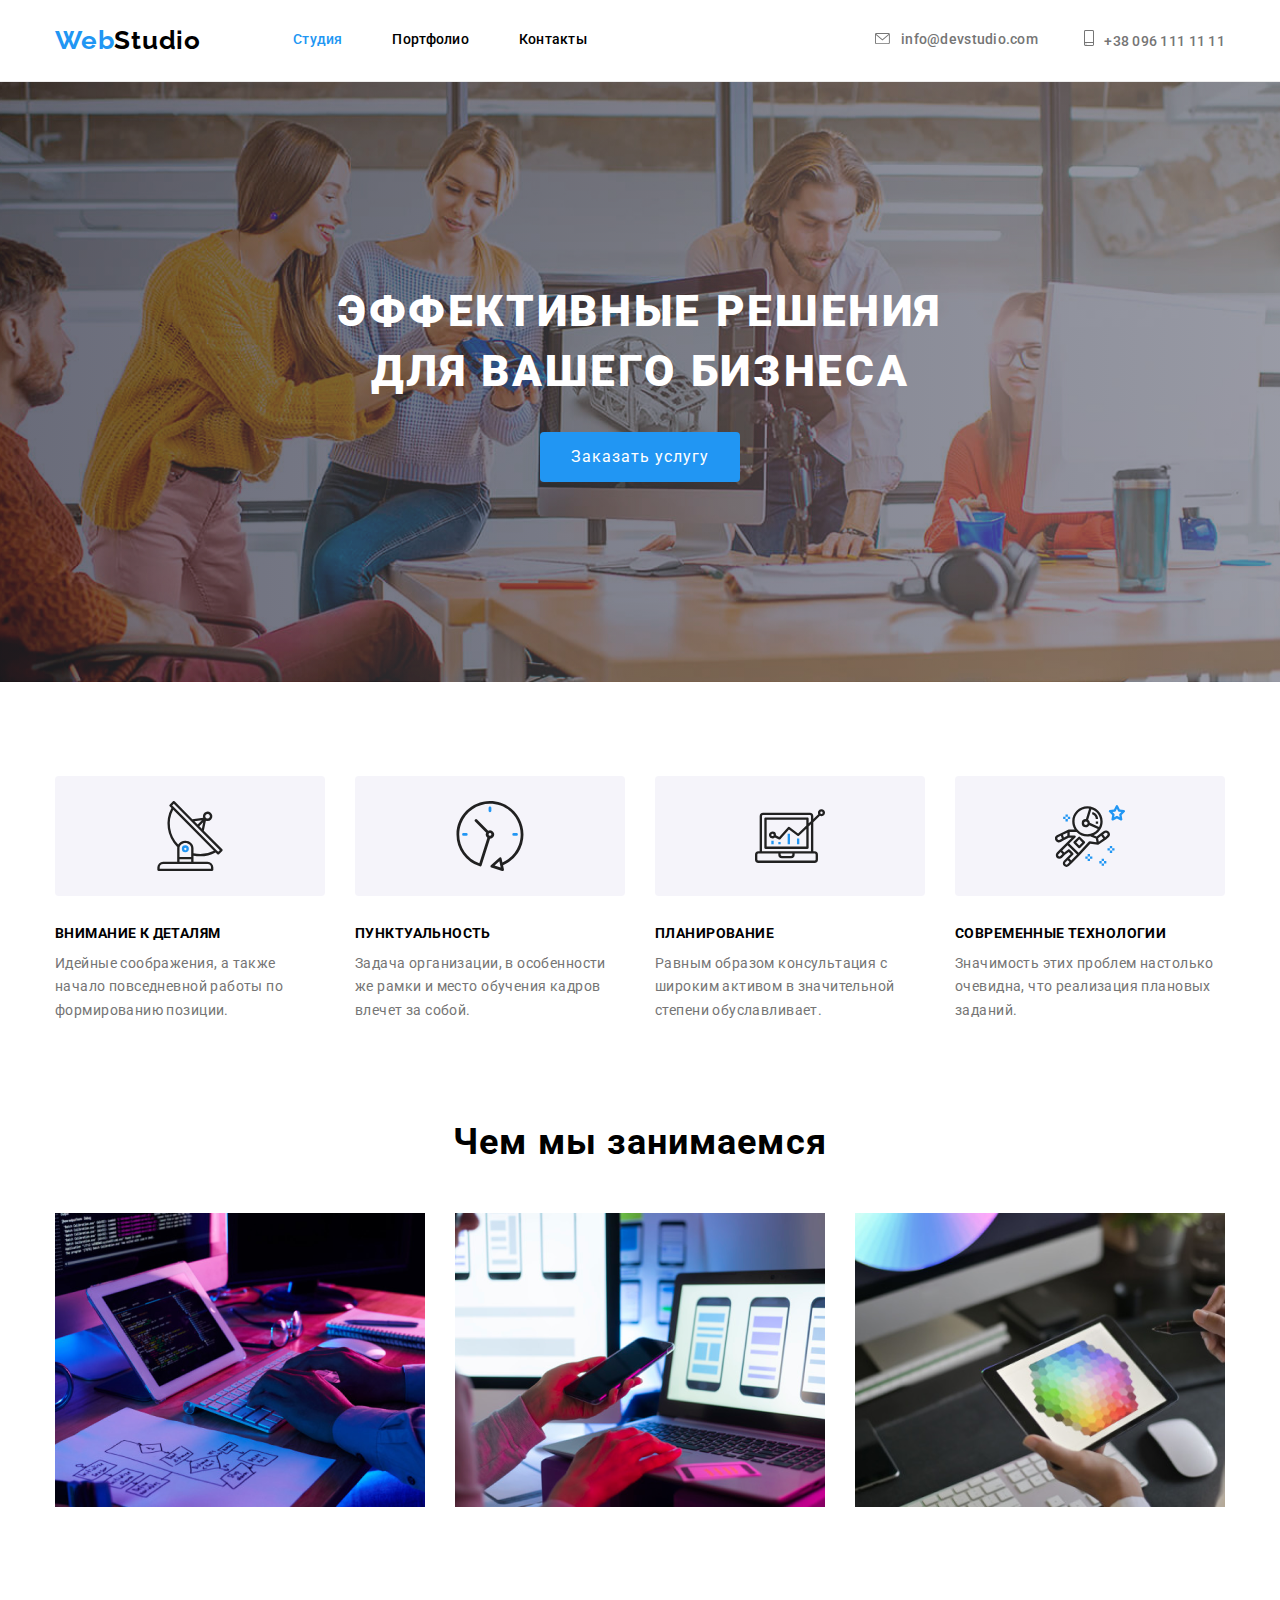
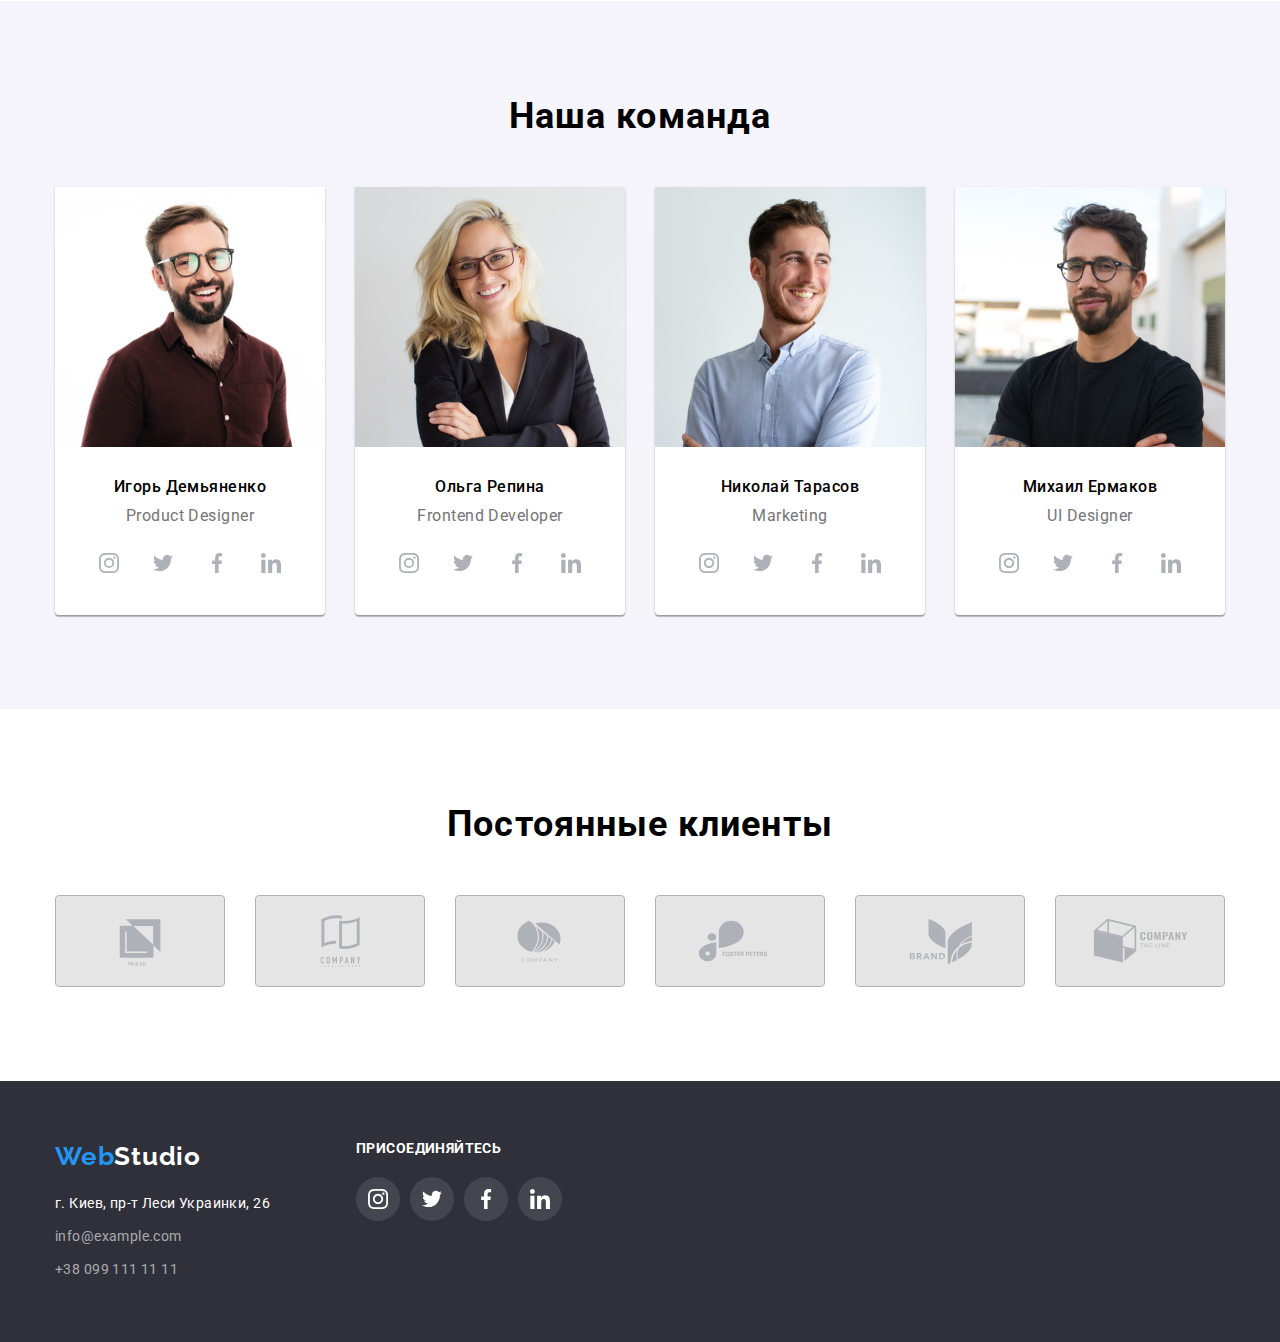
==== commit 04e684f3: "правки после проверки ментора" ====
--- a/index.html
+++ b/index.html
@@ -73,12 +73,9 @@
             <div class="container">
                 <h2 class="activity-title">Чем мы занимаемся</h2>
                 <ul class="activity-box">
-                    <li><a href="" class="link"><img src="./images/computer.png" width="370"
-                                alt="компьютеры"></a></li>
-                    <li><a href="" class="link"><img src="./images/laptop.png" width="370"
-                                alt="ноутбуки"></a></li>
-                    <li><a href="" class="link"><img src="./images/tablet.png" width="370"
-                                alt="планшеты"></a></li>
+                    <li><a href=""><img src="./images/computer.png" width="370" alt="компьютеры"></a></li>
+                    <li><a href=""><img src="./images/laptop.png" width="370" alt="ноутбуки"></a></li>
+                    <li><a href=""><img src="./images/tablet.png" width="370" alt="планшеты"></a></li>
                 </ul>
             </div>
         </section>
@@ -87,7 +84,7 @@
             <div class="container">
                 <h2 class="team-title">Наша команда</h2>
                 <ul class="team-big-box">
-                    <li class="team-box"><a href=""><img src="./images/employee1.jpg" width="270" alt="Игорь Демьяненко">
+                    <li class="team-box"><img src="./images/employee1.jpg" width="270" alt="Игорь Демьяненко"></a>
                     <div class="team-content">
                         <h3 class="team-box-title">Игорь Демьяненко</h3>
                         <p class="team-box-item" lang="en">Product Designer</p>
@@ -97,70 +94,58 @@
                             <li><a href="" class="team-svg"><svg class="icon"><use href="./symbol-defs.svg#facebook"></use></svg></a></li>
                             <li><a href="" class="team-svg"><svg class="icon"><use href="./symbol-defs.svg#linkedin"></use></svg></a></li>
                         </ul>
-                    </div>
-                    </a>                 
+                    </div>                                     
                     </li>
-                    <li class="team-box"><a href=""><img src="./images/employee2.jpg" width="270" alt="Ольга Репина">
+                    <li class="team-box"><img src="./images/employee2.jpg" width="270" alt="Ольга Репина"></a>
                     <div class="team-content">
                         <h3 class="team-box-title">Ольга Репина</h3>
                         <p class="team-box-item" lang="en">Frontend Developer</p>
                         <ul class="team-network">
-                            <li><a href="" class="team-svg"><svg class="icon"><use href="./symbol-defs.svg#instagram"></use>
-                                    </svg></a></li>
-                            <li><a href="" class="team-svg"><svg class="icon"><use href="./symbol-defs.svg#twitter"></use>
-                                    </svg></a></li>
-                            <li><a href="" class="team-svg"><svg class="icon"><use href="./symbol-defs.svg#facebook"></use>
-                                    </svg></a></li>
-                            <li><a href="" class="team-svg"><svg class="icon"><use href="./symbol-defs.svg#linkedin"></use>
-                                    </svg></a></li>
+                            <li><a href="" class="team-svg"><svg class="icon"><use href="./symbol-defs.svg#instagram"></use></svg></a></li>
+                            <li><a href="" class="team-svg"><svg class="icon"><use href="./symbol-defs.svg#twitter"></use></svg></a></li>
+                            <li><a href="" class="team-svg"><svg class="icon"><use href="./symbol-defs.svg#facebook"></use></svg></a></li>
+                            <li><a href="" class="team-svg"><svg class="icon"><use href="./symbol-defs.svg#linkedin"></use></svg></a></li>
                         </ul>
-                    </div></a>                        
+                    </div>                        
                     </li>
-                    <li class="team-box"><a href=""><img src="./images/employee3.jpg" width="270" alt="Николай Тарасов">
+                    <li class="team-box"><img src="./images/employee3.jpg" width="270" alt="Николай Тарасов"></a>
                     <div class="team-content">
                         <h3 class="team-box-title">Николай Тарасов</h3>
                         <p class="team-box-item" lang="en">Marketing</p>
                         <ul class="team-network">
-                            <li><a href="" class="team-svg"><svg class="icon"><use href="./images/symbol-defs.svg#instagram"></use>
-                                    </svg></a></li>
-                            <li><a href="" class="team-svg"><svg class="icon"><use href="./images/symbol-defs.svg#twitter"></use>
-                                    </svg></a></li>
-                            <li><a href="" class="team-svg"><svg class="icon"><use href="./images/symbol-defs.svg#facebook"></use>
-                                    </svg></a></li>
-                            <li><a href="" class="team-svg"><svg class="icon"><use href="./images/symbol-defs.svg#linkedin"></use>
-                                    </svg></a></li>
+                            <li><a href="" class="team-svg"><svg class="icon"><use href="./images/symbol-defs.svg#instagram"></use></svg></a></li>
+                            <li><a href="" class="team-svg"><svg class="icon"><use href="./images/symbol-defs.svg#twitter"></use></svg></a></li>
+                            <li><a href="" class="team-svg"><svg class="icon"><use href="./images/symbol-defs.svg#facebook"></use></svg></a></li>
+                            <li><a href="" class="team-svg"><svg class="icon"><use href="./images/symbol-defs.svg#linkedin"></use></svg></a></li>
                         </ul>
-                    </div></a>                        
+                    </div>                        
                     </li>
-                    <li class="team-box"><a href=""><img src="./images/employee4.jpg" width="270" alt="Михаил Ермаков">
+                    <li class="team-box"><img src="./images/employee4.jpg" width="270" alt="Михаил Ермаков"></a>
                     <div class="team-content">
                         <h3 class="team-box-title">Михаил Ермаков</h3>
                         <p class="team-box-item" lang="en">UI Designer</p>
                         <ul class="team-network">
-                            <li><a href="" class="team-svg"><svg class="icon"><use href="./images/symbol-defs.svg#instagram"></use>
-                                    </svg></a></li>
-                            <li><a href="" class="team-svg"><svg class="icon"><use href="./images/symbol-defs.svg#twitter"></use>
-                                    </svg></a></li>
-                            <li><a href="" class="team-svg"><svg class="icon"><use href="./images/symbol-defs.svg#facebook"></use>
-                                    </svg></a></li>
-                            <li><a href="" class="team-svg"><svg class="icon"><use href="./images/symbol-defs.svg#linkedin"></use>
-                                    </svg></a></li>
+                            <li><a href="" class="team-svg"><svg class="icon"><use href="./images/symbol-defs.svg#instagram"></use></svg></a></li>
+                            <li><a href="" class="team-svg"><svg class="icon"><use href="./images/symbol-defs.svg#twitter"></use></svg></a></li>
+                            <li><a href="" class="team-svg"><svg class="icon"><use href="./images/symbol-defs.svg#facebook"></use></svg></a></li>
+                            <li><a href="" class="team-svg"><svg class="icon"><use href="./images/symbol-defs.svg#linkedin"></use></svg></a></li>
                         </ul>
-                    </div></a>                        
+                    </div>                        
                     </li>
                 </ul>
             </div>
         </section>
+        <!--клиенты-->
         <section class="clients">
             <div class="container">
                 <h2 class="clients-title">Постоянные клиенты</h2>
                 <ul class="clients-big-box">
-                    <li><a href=""><svg class="clients-svg"><use class="clients-icon" href="./images/symbol-defs.svg#company1"></use></svg></a></li>
-                    <li><a href=""><svg class="clients-svg"><use class="clients-icon" href="./images/symbol-defs.svg#company2"></use></svg></a></li>
-                    <li><a href=""><svg class="clients-svg"><use class="clients-icon" href="./images/symbol-defs.svg#company3"></use></svg></a></li>
-                    <li><a href=""><svg class="clients-svg"><use class="clients-icon" href="./images/symbol-defs.svg#company4"></use></svg></a></li>
-                    <li><a href=""><svg class="clients-svg"><use class="clients-icon" href="./images/symbol-defs.svg#company5"></use></svg></a></li>
-                    <li><a href=""><svg class="clients-svg"><use class="clients-icon" href="./images/symbol-defs.svg#company6"></use></svg></a></li>
+                    <li><a class="clients-site" href=""><svg class="clients-icon"><use href="./images/symbol-defs.svg#company1"></use></svg></a></li>
+                    <li><a class="clients-site" href=""><svg class="clients-icon"><use href="./images/symbol-defs.svg#company2"></use></svg></a></li>
+                    <li><a class="clients-site" href=""><svg class="clients-icon"><use href="./images/symbol-defs.svg#company3"></use></svg></a></li>
+                    <li><a class="clients-site" href=""><svg class="clients-icon"><use href="./images/symbol-defs.svg#company4"></use></svg></a></li>
+                    <li><a class="clients-site" href=""><svg class="clients-icon"><use href="./images/symbol-defs.svg#company5"></use></svg></a></li>
+                    <li><a class="clients-site" href=""><svg class="clients-icon"><use href="./images/symbol-defs.svg#company6"></use></svg></a></li>
                 </ul>
             </div>
         </section>
--- a/css/styles.css
+++ b/css/styles.css
@@ -175,11 +175,11 @@
 .hero {    
     color: #FFFFFF;
     background-color: #2F303A;
-    background-image: linear-gradient(to top, rgba(47, 48, 58, 0.4), rgba(196, 196, 196, 0.4)), url('../images/hero.jpg');
+    background-image: linear-gradient(to right, rgba(47, 48, 58, 0.4), rgba(196, 196, 196, 0.4)), url('../images/hero.jpg');
     background-repeat: no-repeat;
     background-position: center;
     background-size: cover;
-    /* background-size: 1600px; */
+    background-size: 1600px;
     text-align: center;
     padding-top: 200px;
     padding-bottom: 200px;    
@@ -188,7 +188,7 @@
 .hero-item {
     display: inline-block;
     width: 696px;    
-    margin-bottom: 40px;    
+    margin-bottom: 30px;    
     
     color: #FFFFFF;
 
@@ -197,6 +197,7 @@
     font-size: 44px;
     line-height: 1.36;
     letter-spacing: 0.06em;
+    text-transform: uppercase;
 }
 
 .button-order {
@@ -438,25 +439,33 @@
 }
 .clients-big-box {
     display: flex;
-    flex-direction: row;
     justify-content: space-between;
     width: 1170px;
     margin: 0;
     padding: 0;
 }
 
-.clients-svg {
+.clients-site {
+    display: block;
     width: 170px;
     height: 92px;
     padding: 16px 32px;
+    margin: 0;
+    background-size: auto;
+    background-position: center;
     background-color: #E5E5E5;
     border: 1px solid #AFB1B8;
     border-radius: 4px;
     fill: rgba(175, 177, 184, 1);    
 }
 
-.clients-svg:hover, 
-.clients-svg:focus {
+.clients-icon {
+    width: 106px;
+    height: 60px;    
+}
+
+.clients-site:hover, 
+.clients-site:focus {
     fill: var(--accent-text-color);
     border-color: rgba(33, 150, 243, 1);
 }
@@ -618,14 +627,17 @@
 
 .work {
     display: flex;
-    flex-direction: row;
-    flex-wrap: wrap;    
+    width: 1170px;
+    
+    flex-wrap: wrap;
     margin-bottom: 0;
     padding: 0;
 }
 
 .work-box {
+    display: block;
     width: 370px;
+    height: 404px;
     margin-left: 0;
     margin-right: 30px;
     margin-top: 0;
@@ -635,21 +647,21 @@
     border: 1px solid #EEEEEE;
 }
 
-.work-box:hover, 
-.work-box:focus {
+.work-box:nth-child(3n) {
+    margin-right: 0;
+}
+
+.work-box:nth-last-child(-n+3) {
+    margin-bottom: 0;
+}
+
+.link:hover, 
+.link:focus {
     box-shadow: 0px 1px 1px rgba(0, 0, 0, 0.12), 
                 0px 4px 4px rgba(0, 0, 0, 0.06), 
                 1px 4px 6px rgba(0, 0, 0, 0.16);
 }
 
-.work-box:nth-child(3n) {
-    margin-right: 0;
-}
-
-.work-box:nth-last-child(-n+3) {
-    margin-bottom: 0;
-}
-
 .work-text {
     padding: 20px 24px;
 }
@@ -675,4 +687,8 @@
     letter-spacing: 0.03em;
     margin: 0;
     padding: 0;
+}
+
+. {
+
 }